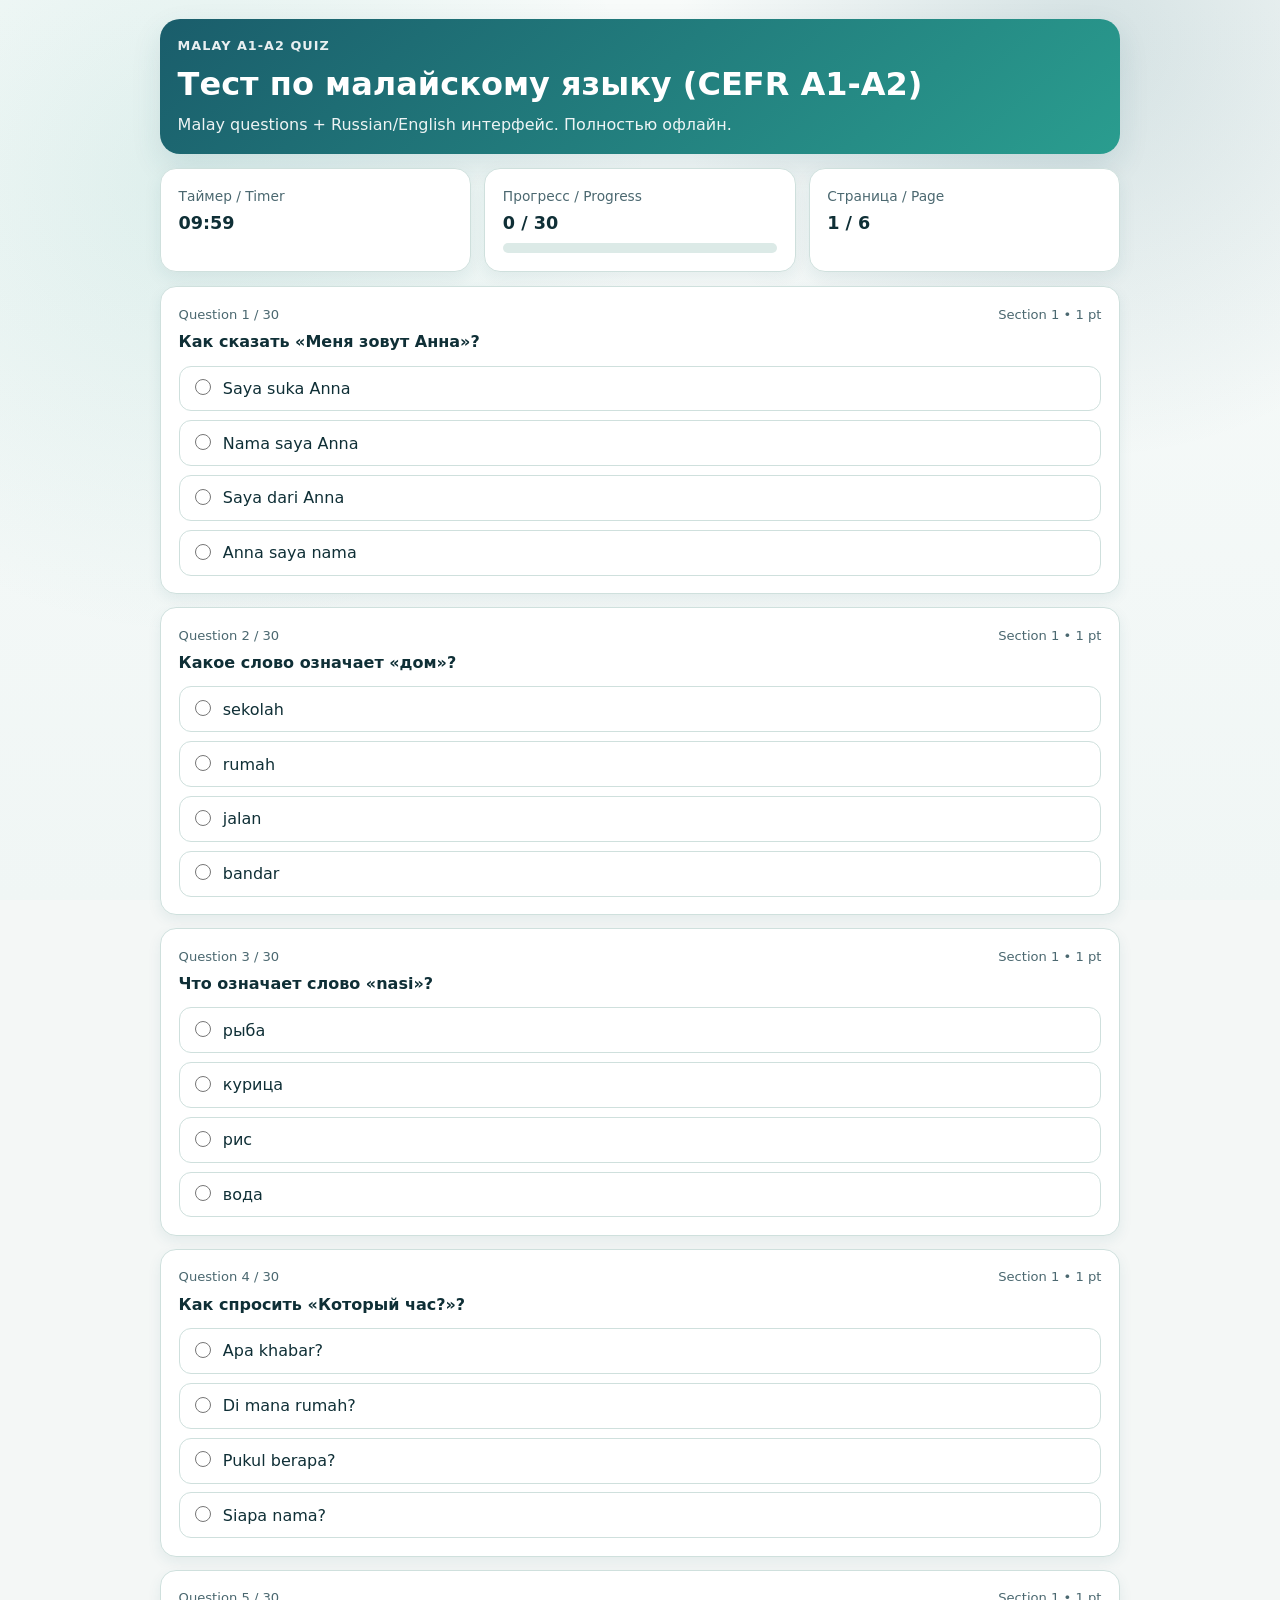
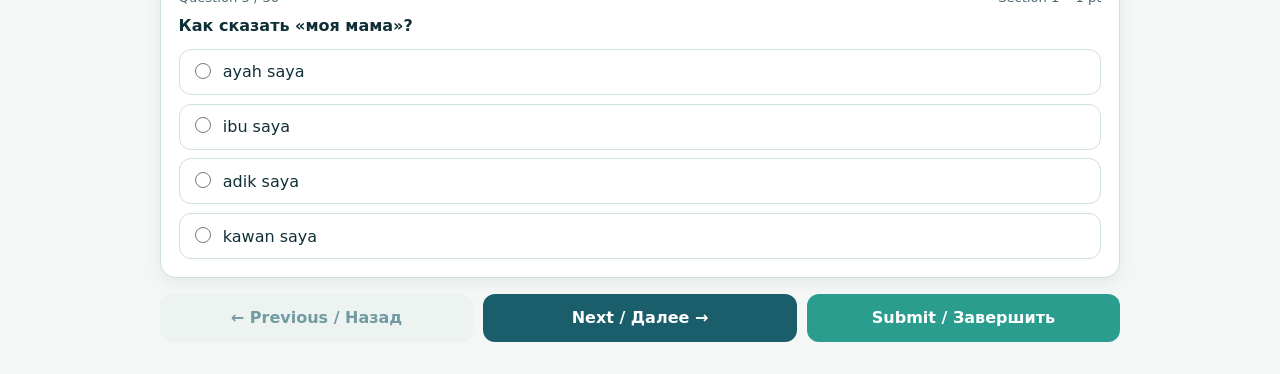
==== index.html @ be500e0a "feat: malay quiz static app" ====
<!doctype html>
<html lang="ru">
  <head>
    <meta charset="UTF-8" />
    <meta name="viewport" content="width=device-width, initial-scale=1.0" />
    <meta
      name="description"
      content="Malay A1-A2 Quiz: офлайн-интерактивный тест по малайскому языку (CEFR A1-A2)."
    />
    <title>Malay A1-A2 Quiz</title>
    <link rel="stylesheet" href="style.css" />
  </head>
  <body>
    <div class="page-bg" aria-hidden="true"></div>
    <div class="app-shell">
      <header class="app-header">
        <p class="eyebrow">Malay A1-A2 Quiz</p>
        <h1>Тест по малайскому языку (CEFR A1-A2)</h1>
        <p class="subtitle">Malay questions + Russian/English интерфейс. Полностью офлайн.</p>
      </header>

      <section class="status-grid" aria-label="Quiz status">
        <article class="status-card">
          <p class="status-label">Таймер / Timer</p>
          <p id="timer" class="status-value" aria-live="polite">10:00</p>
        </article>
        <article class="status-card">
          <p class="status-label">Прогресс / Progress</p>
          <p id="progressLabel" class="status-value">0 / 30</p>
          <div class="progress-track" aria-hidden="true">
            <div id="progressBar" class="progress-fill"></div>
          </div>
        </article>
        <article class="status-card">
          <p class="status-label">Страница / Page</p>
          <p id="pageLabel" class="status-value">1 / 6</p>
        </article>
      </section>

      <main id="quizRegion" class="quiz-region" aria-live="polite"></main>

      <nav class="nav-actions" aria-label="Quiz navigation">
        <button id="prevBtn" type="button" class="btn btn-ghost">← Previous / Назад</button>
        <button id="nextBtn" type="button" class="btn btn-primary">Next / Далее →</button>
        <button id="submitBtn" type="button" class="btn btn-success">Submit / Завершить</button>
      </nav>

      <section id="loadingState" class="loading-state" aria-live="polite">
        <div class="loading-spinner" aria-hidden="true"></div>
        <p>Loading quiz... / Загружаем тест...</p>
      </section>

      <noscript>
        <p class="noscript-note">
          Для работы теста нужен JavaScript. Please enable JavaScript to run this quiz.
        </p>
      </noscript>
    </div>

    <div id="resultsModal" class="modal" role="dialog" aria-modal="true" aria-labelledby="resultTitle">
      <div class="modal-panel">
        <h2 id="resultTitle">Результаты / Results</h2>
        <div id="resultSummary" class="result-summary"></div>
        <div id="resultBreakdown" class="result-breakdown"></div>
        <div id="detailedResults" class="detailed-results"></div>
        <div class="modal-actions">
          <button id="restartBtn" type="button" class="btn btn-primary">Restart / Пройти снова</button>
        </div>
      </div>
    </div>

    <script src="script.js"></script>
  </body>
</html>
---- style.css ----
:root {
  --primary: #1a5d6b;
  --bg: #f4f7f6;
  --warning: #e63946;
  --success: #2a9d8f;
  --surface: #ffffff;
  --text: #0f2f36;
  --muted: #4b6870;
  --border: #cfe0dd;
  --shadow: 0 12px 30px rgba(26, 93, 107, 0.12);
}

* {
  box-sizing: border-box;
}

html,
body {
  margin: 0;
  padding: 0;
  min-height: 100%;
}

body {
  font-family: Inter, system-ui, -apple-system, Segoe UI, Roboto, Arial, sans-serif;
  color: var(--text);
  background: var(--bg);
  line-height: 1.45;
}

.page-bg {
  position: fixed;
  inset: 0;
  z-index: -1;
  background:
    radial-gradient(circle at 15% 20%, rgba(42, 157, 143, 0.12), transparent 35%),
    radial-gradient(circle at 85% 5%, rgba(26, 93, 107, 0.16), transparent 30%),
    linear-gradient(180deg, #f8fbfa 0%, #f0f6f5 100%);
}

.app-shell {
  width: min(960px, 100% - 1.4rem);
  margin: 1rem auto 2rem;
  background: transparent;
}

.app-header {
  background: linear-gradient(140deg, #1a5d6b 0%, #2a9d8f 100%);
  color: #fff;
  border-radius: 20px;
  padding: 1rem;
  box-shadow: var(--shadow);
  animation: fade-up 280ms ease-out;
}

.eyebrow {
  margin: 0;
  text-transform: uppercase;
  letter-spacing: 0.08em;
  font-weight: 600;
  font-size: 0.8rem;
  opacity: 0.9;
}

.app-header h1 {
  margin: 0.35rem 0;
  font-size: clamp(1.3rem, 4.6vw, 2rem);
}

.subtitle {
  margin: 0;
  opacity: 0.92;
}

.status-grid {
  margin-top: 0.9rem;
  display: grid;
  gap: 0.8rem;
  grid-template-columns: 1fr;
}

.status-card {
  background: var(--surface);
  border: 1px solid var(--border);
  border-radius: 16px;
  padding: 0.8rem;
  box-shadow: 0 6px 18px rgba(26, 93, 107, 0.08);
}

.status-label {
  margin: 0;
  color: var(--muted);
  font-size: 0.86rem;
}

.status-value {
  margin: 0.25rem 0 0;
  font-weight: 700;
  font-size: 1.1rem;
}

#timer.warning {
  color: var(--warning);
  animation: pulse 1000ms infinite;
}

.progress-track {
  width: 100%;
  background: #dceae7;
  height: 10px;
  border-radius: 999px;
  overflow: hidden;
  margin-top: 0.45rem;
}

.progress-fill {
  width: 0;
  height: 100%;
  background: linear-gradient(90deg, var(--primary), var(--success));
  transition: width 220ms ease;
}

.quiz-region {
  margin-top: 0.9rem;
  display: grid;
  gap: 0.8rem;
}

.question-card {
  background: var(--surface);
  border: 1px solid var(--border);
  border-radius: 16px;
  padding: 0.95rem;
  box-shadow: 0 5px 14px rgba(26, 93, 107, 0.08);
  animation: fade-up 240ms ease-out;
}

.question-meta {
  display: flex;
  justify-content: space-between;
  gap: 1rem;
  font-size: 0.82rem;
  color: var(--muted);
}

.question-title {
  margin: 0.4rem 0 0.75rem;
  font-size: 1rem;
}

.option-list {
  display: grid;
  gap: 0.55rem;
}

.option-item {
  display: flex;
  align-items: flex-start;
  gap: 0.55rem;
  border: 1px solid var(--border);
  border-radius: 12px;
  padding: 0.65rem;
  cursor: pointer;
  transition: border-color 180ms ease, background-color 180ms ease;
}

.option-item:hover,
.option-item:focus-within {
  border-color: var(--primary);
  background: #f4fbfa;
}

.option-item input {
  margin-top: 0.15rem;
  width: 1rem;
  height: 1rem;
  accent-color: var(--primary);
}

.answer-input {
  width: 100%;
  min-height: 44px;
  border: 1px solid var(--border);
  border-radius: 12px;
  padding: 0.75rem 0.8rem;
  font: inherit;
  color: var(--text);
  background: #fff;
}

.answer-input:focus {
  outline: 2px solid rgba(26, 93, 107, 0.24);
  border-color: var(--primary);
}

.nav-actions {
  margin-top: 1rem;
  display: grid;
  grid-template-columns: 1fr;
  gap: 0.65rem;
}

.btn {
  border: 0;
  border-radius: 12px;
  min-height: 48px;
  padding: 0.75rem 1rem;
  font: inherit;
  font-weight: 700;
  cursor: pointer;
  transition: transform 120ms ease, filter 180ms ease;
}

.btn:hover {
  filter: brightness(1.04);
}

.btn:active {
  transform: translateY(1px);
}

.btn:disabled {
  opacity: 0.6;
  cursor: not-allowed;
}

.btn-primary {
  background: var(--primary);
  color: #fff;
}

.btn-success {
  background: var(--success);
  color: #fff;
}

.btn-ghost {
  background: #e7f0ee;
  color: var(--primary);
}

.loading-state {
  margin-top: 0.9rem;
  background: var(--surface);
  border: 1px solid var(--border);
  border-radius: 14px;
  padding: 1rem;
  display: flex;
  align-items: center;
  gap: 0.7rem;
}

.loading-state.hidden {
  display: none;
}

.loading-spinner {
  width: 22px;
  height: 22px;
  border-radius: 50%;
  border: 3px solid #d5e7e3;
  border-top-color: var(--primary);
  animation: spin 900ms linear infinite;
}

.noscript-note {
  margin-top: 1rem;
  padding: 0.8rem;
  background: #fff3f4;
  border: 1px solid #f5ccd1;
  border-radius: 12px;
  color: #8e1d28;
}

.modal {
  position: fixed;
  inset: 0;
  padding: 1rem;
  background: rgba(8, 21, 24, 0.62);
  display: none;
  align-items: center;
  justify-content: center;
}

.modal.open {
  display: flex;
}

.modal-panel {
  width: min(960px, 100%);
  max-height: 94vh;
  overflow: auto;
  background: #fff;
  border-radius: 16px;
  padding: 1rem;
  box-shadow: 0 28px 40px rgba(0, 0, 0, 0.22);
  animation: fade-up 220ms ease-out;
}

.result-summary {
  margin-top: 0.5rem;
  padding: 0.8rem;
  border-radius: 12px;
  background: #f0f8f7;
  border: 1px solid #cde4df;
}

.result-breakdown {
  margin-top: 0.8rem;
  display: grid;
  gap: 0.45rem;
}

.breakdown-item {
  background: #f9fbfb;
  border: 1px solid #d8e5e2;
  border-radius: 10px;
  padding: 0.65rem;
}

.detailed-results {
  margin-top: 1rem;
  display: grid;
  gap: 0.7rem;
}

.result-item {
  border-radius: 12px;
  padding: 0.8rem;
  border: 1px solid #d6e7e4;
  background: #fcfefe;
}

.result-item.correct {
  border-left: 6px solid var(--success);
}

.result-item.incorrect {
  border-left: 6px solid var(--warning);
}

.result-item p {
  margin: 0.2rem 0;
}

.modal-actions {
  display: flex;
  justify-content: flex-end;
  margin-top: 1rem;
}

@media (min-width: 700px) {
  .app-shell {
    width: min(960px, 100% - 2rem);
    margin-top: 1.2rem;
  }

  .app-header,
  .status-card,
  .question-card,
  .modal-panel {
    padding: 1.1rem;
  }

  .status-grid {
    grid-template-columns: repeat(3, minmax(0, 1fr));
  }

  .nav-actions {
    grid-template-columns: repeat(3, minmax(0, 1fr));
  }
}

@keyframes spin {
  to {
    transform: rotate(360deg);
  }
}

@keyframes pulse {
  0%,
  100% {
    opacity: 1;
  }
  50% {
    opacity: 0.56;
  }
}

@keyframes fade-up {
  from {
    opacity: 0;
    transform: translateY(8px);
  }
  to {
    opacity: 1;
    transform: translateY(0);
  }
}
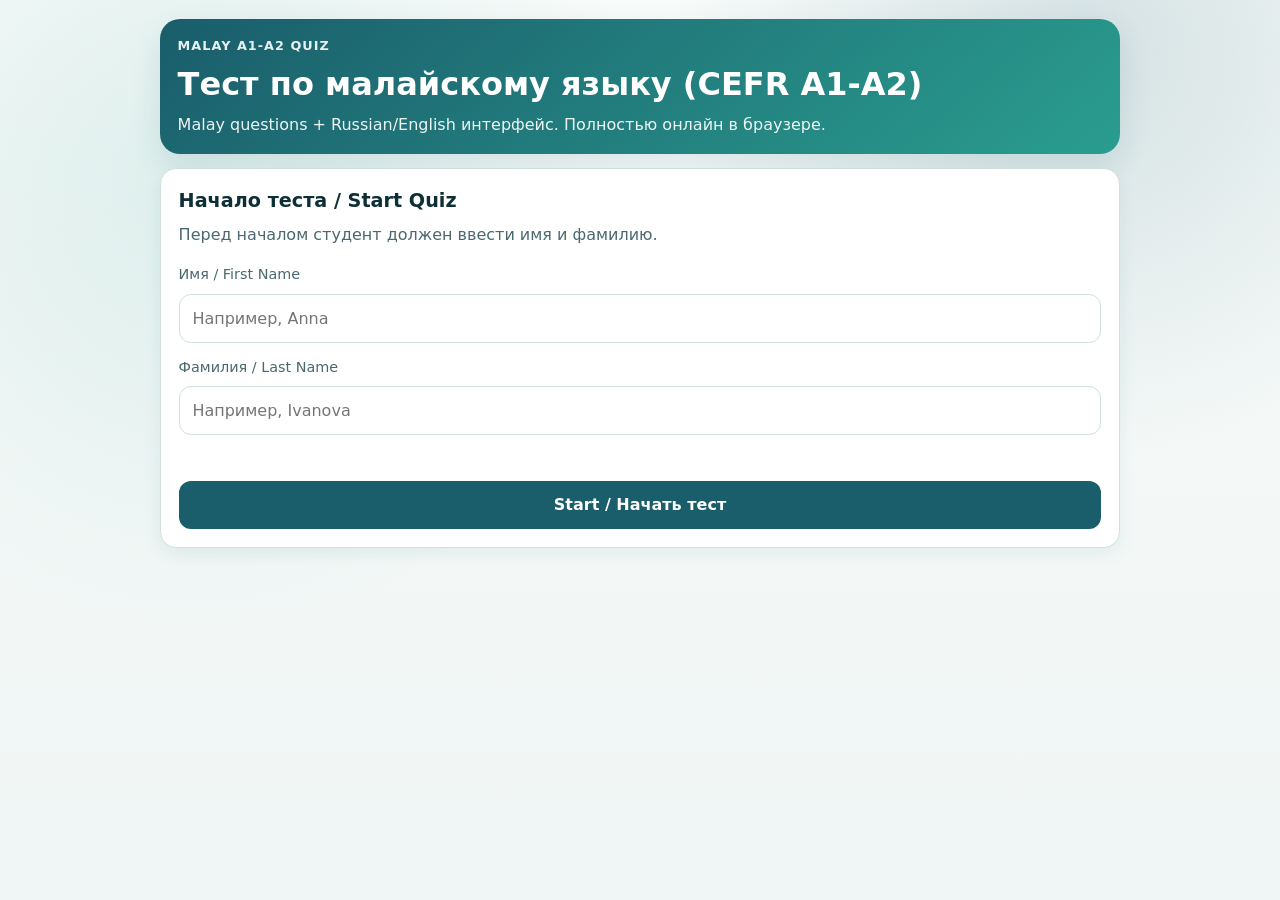
==== commit 1b3236d9: "feat: update Google Apps Script endpoint" ====
--- a/index.html
+++ b/index.html
@@ -12,42 +12,72 @@
   </head>
   <body>
     <div class="page-bg" aria-hidden="true"></div>
+
     <div class="app-shell">
       <header class="app-header">
         <p class="eyebrow">Malay A1-A2 Quiz</p>
         <h1>Тест по малайскому языку (CEFR A1-A2)</h1>
-        <p class="subtitle">Malay questions + Russian/English интерфейс. Полностью офлайн.</p>
+        <p class="subtitle">Malay questions + Russian/English интерфейс. Полностью онлайн в браузере.</p>
       </header>
 
-      <section class="status-grid" aria-label="Quiz status">
-        <article class="status-card">
-          <p class="status-label">Таймер / Timer</p>
-          <p id="timer" class="status-value" aria-live="polite">10:00</p>
-        </article>
-        <article class="status-card">
-          <p class="status-label">Прогресс / Progress</p>
-          <p id="progressLabel" class="status-value">0 / 30</p>
-          <div class="progress-track" aria-hidden="true">
-            <div id="progressBar" class="progress-fill"></div>
-          </div>
-        </article>
-        <article class="status-card">
-          <p class="status-label">Страница / Page</p>
-          <p id="pageLabel" class="status-value">1 / 6</p>
-        </article>
+      <section id="startScreen" class="start-screen" aria-labelledby="startTitle">
+        <h2 id="startTitle">Начало теста / Start Quiz</h2>
+        <p>Перед началом студент должен ввести имя и фамилию.</p>
+
+        <form id="startForm" class="start-form" novalidate>
+          <label class="field-label" for="firstNameInput">Имя / First Name</label>
+          <input
+            id="firstNameInput"
+            class="answer-input"
+            type="text"
+            required
+            maxlength="60"
+            autocomplete="given-name"
+            placeholder="Например, Anna"
+          />
+
+          <label class="field-label" for="lastNameInput">Фамилия / Last Name</label>
+          <input
+            id="lastNameInput"
+            class="answer-input"
+            type="text"
+            required
+            maxlength="60"
+            autocomplete="family-name"
+            placeholder="Например, Ivanova"
+          />
+
+          <p id="startError" class="start-error" aria-live="polite"></p>
+          <button id="startBtn" type="submit" class="btn btn-primary">Start / Начать тест</button>
+        </form>
       </section>
 
-      <main id="quizRegion" class="quiz-region" aria-live="polite"></main>
+      <section id="quizContent" class="quiz-content hidden">
+        <section class="status-grid" aria-label="Quiz status">
+          <article class="status-card">
+            <p class="status-label">Таймер / Timer</p>
+            <p id="timer" class="status-value" aria-live="polite">10:00</p>
+          </article>
+          <article class="status-card">
+            <p class="status-label">Прогресс / Progress</p>
+            <p id="progressLabel" class="status-value">0 / 30</p>
+            <div class="progress-track" aria-hidden="true">
+              <div id="progressBar" class="progress-fill"></div>
+            </div>
+          </article>
+          <article class="status-card">
+            <p class="status-label">Страница / Page</p>
+            <p id="pageLabel" class="status-value">1 / 6</p>
+          </article>
+        </section>
 
-      <nav class="nav-actions" aria-label="Quiz navigation">
-        <button id="prevBtn" type="button" class="btn btn-ghost">← Previous / Назад</button>
-        <button id="nextBtn" type="button" class="btn btn-primary">Next / Далее →</button>
-        <button id="submitBtn" type="button" class="btn btn-success">Submit / Завершить</button>
-      </nav>
+        <main id="quizRegion" class="quiz-region" aria-live="polite"></main>
 
-      <section id="loadingState" class="loading-state" aria-live="polite">
-        <div class="loading-spinner" aria-hidden="true"></div>
-        <p>Loading quiz... / Загружаем тест...</p>
+        <nav class="nav-actions" aria-label="Quiz navigation">
+          <button id="prevBtn" type="button" class="btn btn-ghost">← Previous / Назад</button>
+          <button id="nextBtn" type="button" class="btn btn-primary">Next / Далее →</button>
+          <button id="submitBtn" type="button" class="btn btn-success">Submit / Завершить</button>
+        </nav>
       </section>
 
       <noscript>
@@ -61,10 +91,11 @@
       <div class="modal-panel">
         <h2 id="resultTitle">Результаты / Results</h2>
         <div id="resultSummary" class="result-summary"></div>
+        <div id="syncStatus" class="sync-status"></div>
         <div id="resultBreakdown" class="result-breakdown"></div>
         <div id="detailedResults" class="detailed-results"></div>
         <div class="modal-actions">
-          <button id="restartBtn" type="button" class="btn btn-primary">Restart / Пройти снова</button>
+          <button id="restartBtn" type="button" class="btn btn-primary">Новый студент / New Student</button>
         </div>
       </div>
     </div>
--- a/style.css
+++ b/style.css
@@ -28,6 +28,10 @@
   line-height: 1.45;
 }
 
+.hidden {
+  display: none !important;
+}
+
 .page-bg {
   position: fixed;
   inset: 0;
@@ -72,6 +76,49 @@
   opacity: 0.92;
 }
 
+.start-screen {
+  margin-top: 0.9rem;
+  background: var(--surface);
+  border: 1px solid var(--border);
+  border-radius: 16px;
+  padding: 1rem;
+  box-shadow: 0 6px 18px rgba(26, 93, 107, 0.08);
+  animation: fade-up 220ms ease-out;
+}
+
+.start-screen h2 {
+  margin: 0;
+  font-size: 1.2rem;
+}
+
+.start-screen p {
+  margin: 0.55rem 0 0;
+  color: var(--muted);
+}
+
+.start-form {
+  margin-top: 0.8rem;
+  display: grid;
+  gap: 0.55rem;
+}
+
+.field-label {
+  margin-top: 0.3rem;
+  color: var(--muted);
+  font-size: 0.9rem;
+}
+
+.start-error {
+  min-height: 1.2rem;
+  margin: 0.2rem 0;
+  color: #8e1d28;
+  font-weight: 600;
+}
+
+.quiz-content {
+  animation: fade-up 220ms ease-out;
+}
+
 .status-grid {
   margin-top: 0.9rem;
   display: grid;
@@ -237,30 +284,6 @@
 .btn-ghost {
   background: #e7f0ee;
   color: var(--primary);
-}
-
-.loading-state {
-  margin-top: 0.9rem;
-  background: var(--surface);
-  border: 1px solid var(--border);
-  border-radius: 14px;
-  padding: 1rem;
-  display: flex;
-  align-items: center;
-  gap: 0.7rem;
-}
-
-.loading-state.hidden {
-  display: none;
-}
-
-.loading-spinner {
-  width: 22px;
-  height: 22px;
-  border-radius: 50%;
-  border: 3px solid #d5e7e3;
-  border-top-color: var(--primary);
-  animation: spin 900ms linear infinite;
 }
 
 .noscript-note {
@@ -305,6 +328,34 @@
   border: 1px solid #cde4df;
 }
 
+.sync-status {
+  margin-top: 0.7rem;
+  border-radius: 10px;
+  padding: 0.6rem;
+  font-weight: 600;
+  border: 1px solid transparent;
+  background: #f3f4f6;
+  color: #344054;
+}
+
+.sync-status.pending {
+  background: #fff8e6;
+  border-color: #f1d28a;
+  color: #7a4b00;
+}
+
+.sync-status.success {
+  background: #e8f7f3;
+  border-color: #97d9c8;
+  color: #0f624f;
+}
+
+.sync-status.error {
+  background: #fff2f3;
+  border-color: #f2b9bf;
+  color: #8e1d28;
+}
+
 .result-breakdown {
   margin-top: 0.8rem;
   display: grid;
@@ -356,6 +407,7 @@
   }
 
   .app-header,
+  .start-screen,
   .status-card,
   .question-card,
   .modal-panel {
@@ -371,12 +423,6 @@
   }
 }
 
-@keyframes spin {
-  to {
-    transform: rotate(360deg);
-  }
-}
-
 @keyframes pulse {
   0%,
   100% {
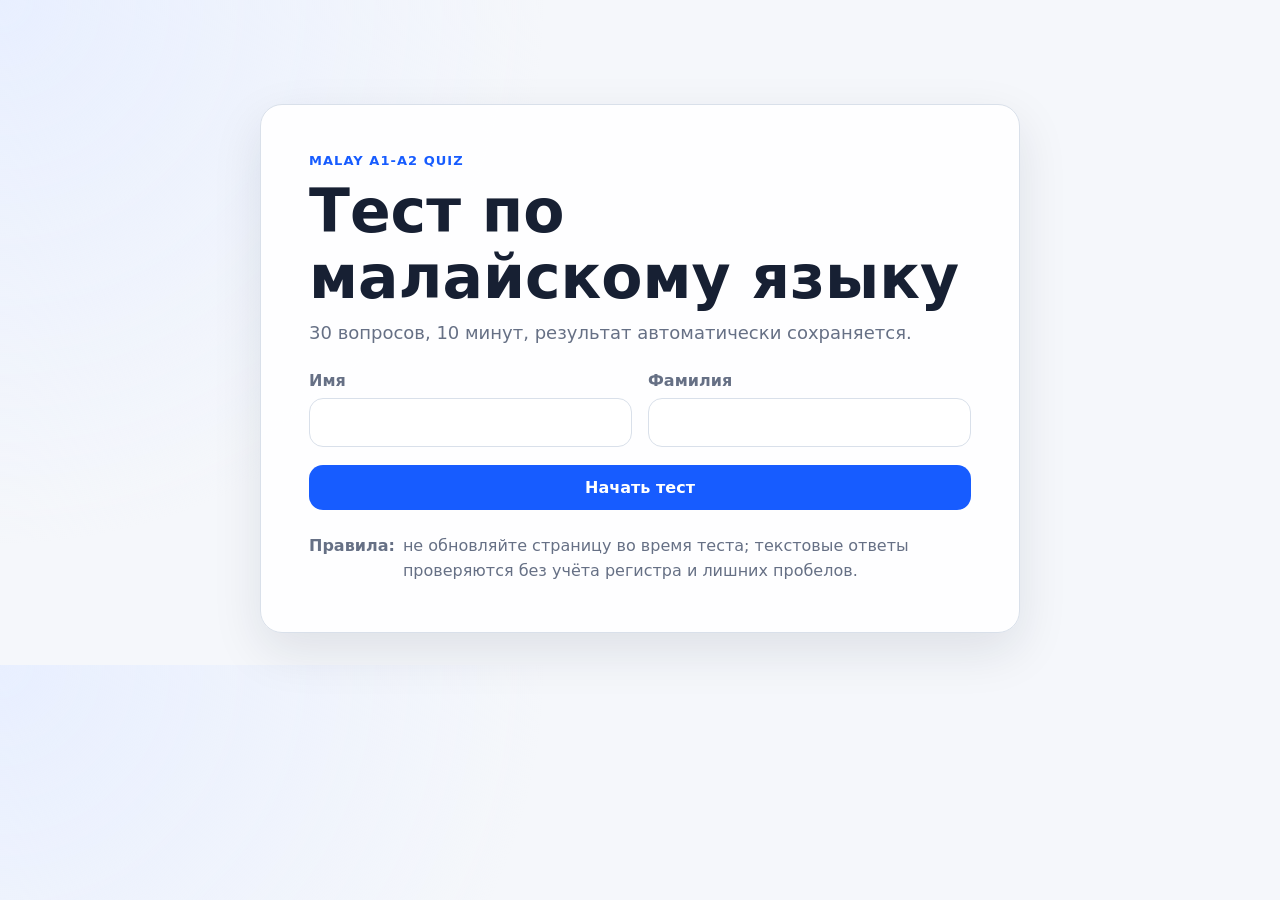
==== commit a79171a6: "feat: upgrade malay quiz" ====
--- a/index.html
+++ b/index.html
@@ -1,105 +1,98 @@
 <!doctype html>
 <html lang="ru">
-  <head>
-    <meta charset="UTF-8" />
-    <meta name="viewport" content="width=device-width, initial-scale=1.0" />
-    <meta
-      name="description"
-      content="Malay A1-A2 Quiz: офлайн-интерактивный тест по малайскому языку (CEFR A1-A2)."
-    />
-    <title>Malay A1-A2 Quiz</title>
-    <link rel="stylesheet" href="style.css" />
-  </head>
-  <body>
-    <div class="page-bg" aria-hidden="true"></div>
+<head>
+  <meta charset="utf-8" />
+  <meta name="viewport" content="width=device-width, initial-scale=1" />
+  <title>Malay A1-A2 Quiz</title>
+  <meta name="description" content="Malay A1-A2 Quiz — тест по малайскому языку A1-A2" />
+  <link rel="stylesheet" href="style.css" />
+</head>
+<body>
+  <main class="app-shell">
+    <section id="startScreen" class="card start-card" aria-labelledby="startTitle">
+      <div class="eyebrow">Malay A1-A2 Quiz</div>
+      <h1 id="startTitle">Тест по малайскому языку</h1>
+      <p class="lead">30 вопросов, 10 минут, результат автоматически сохраняется.</p>
 
-    <div class="app-shell">
-      <header class="app-header">
-        <p class="eyebrow">Malay A1-A2 Quiz</p>
-        <h1>Тест по малайскому языку (CEFR A1-A2)</h1>
-        <p class="subtitle">Malay questions + Russian/English интерфейс. Полностью онлайн в браузере.</p>
-      </header>
+      <form id="studentForm" class="student-form" novalidate>
+        <div class="form-grid">
+          <label>
+            <span>Имя</span>
+            <input id="firstNameInput" name="firstName" type="text" autocomplete="given-name" required minlength="2" />
+          </label>
+          <label>
+            <span>Фамилия</span>
+            <input id="lastNameInput" name="lastName" type="text" autocomplete="family-name" required minlength="2" />
+          </label>
+        </div>
+        <p id="startError" class="error-text" role="alert" hidden></p>
+        <button class="primary-btn" type="submit">Начать тест</button>
+      </form>
 
-      <section id="startScreen" class="start-screen" aria-labelledby="startTitle">
-        <h2 id="startTitle">Начало теста / Start Quiz</h2>
-        <p>Перед началом студент должен ввести имя и фамилию.</p>
+      <div class="rules">
+        <strong>Правила:</strong>
+        <span>не обновляйте страницу во время теста; текстовые ответы проверяются без учёта регистра и лишних пробелов.</span>
+      </div>
+    </section>
 
-        <form id="startForm" class="start-form" novalidate>
-          <label class="field-label" for="firstNameInput">Имя / First Name</label>
-          <input
-            id="firstNameInput"
-            class="answer-input"
-            type="text"
-            required
-            maxlength="60"
-            autocomplete="given-name"
-            placeholder="Например, Anna"
-          />
+    <section id="quizScreen" class="quiz-layout" hidden>
+      <aside class="side-panel card" aria-label="Статус теста">
+        <div>
+          <div class="muted">Участник</div>
+          <strong id="studentNameLabel"></strong>
+        </div>
 
-          <label class="field-label" for="lastNameInput">Фамилия / Last Name</label>
-          <input
-            id="lastNameInput"
-            class="answer-input"
-            type="text"
-            required
-            maxlength="60"
-            autocomplete="family-name"
-            placeholder="Например, Ivanova"
-          />
+        <div class="timer-box" aria-live="polite">
+          <div class="muted">Осталось</div>
+          <div id="timer" class="timer">10:00</div>
+        </div>
 
-          <p id="startError" class="start-error" aria-live="polite"></p>
-          <button id="startBtn" type="submit" class="btn btn-primary">Start / Начать тест</button>
-        </form>
+        <div>
+          <div class="muted">Прогресс</div>
+          <div class="progress-track" aria-hidden="true">
+            <div id="progressBar" class="progress-bar"></div>
+          </div>
+          <div id="progressText" class="progress-text"></div>
+        </div>
+
+        <div id="questionNav" class="question-nav" aria-label="Навигация по вопросам"></div>
+      </aside>
+
+      <section class="card quiz-card" aria-labelledby="quizTitle">
+        <div class="quiz-topline">
+          <div>
+            <div id="pageLabel" class="eyebrow"></div>
+            <h2 id="quizTitle">Вопросы</h2>
+          </div>
+          <button id="clearDraftBtn" class="ghost-btn" type="button">Сбросить черновик</button>
+        </div>
+
+        <form id="quizForm" class="questions"></form>
+
+        <div class="actions">
+          <button id="prevBtn" class="secondary-btn" type="button">Назад</button>
+          <button id="nextBtn" class="secondary-btn" type="button">Далее</button>
+          <button id="submitBtn" class="primary-btn" type="button">Завершить тест</button>
+        </div>
       </section>
+    </section>
+  </main>
 
-      <section id="quizContent" class="quiz-content hidden">
-        <section class="status-grid" aria-label="Quiz status">
-          <article class="status-card">
-            <p class="status-label">Таймер / Timer</p>
-            <p id="timer" class="status-value" aria-live="polite">10:00</p>
-          </article>
-          <article class="status-card">
-            <p class="status-label">Прогресс / Progress</p>
-            <p id="progressLabel" class="status-value">0 / 30</p>
-            <div class="progress-track" aria-hidden="true">
-              <div id="progressBar" class="progress-fill"></div>
-            </div>
-          </article>
-          <article class="status-card">
-            <p class="status-label">Страница / Page</p>
-            <p id="pageLabel" class="status-value">1 / 6</p>
-          </article>
-        </section>
+  <div id="resultModal" class="modal" role="dialog" aria-modal="true" aria-labelledby="resultTitle" hidden>
+    <div class="modal-panel card">
+      <button id="closeModalBtn" class="modal-close" type="button" aria-label="Закрыть">×</button>
+      <div id="saveStatus" class="save-status">Сохраняем результат…</div>
+      <h2 id="resultTitle">Результат</h2>
+      <div id="resultSummary" class="result-summary"></div>
+      <div id="sectionBreakdown" class="section-breakdown"></div>
+      <details class="review-block">
+        <summary>Посмотреть ответы</summary>
+        <div id="answerReview"></div>
+      </details>
+      <button id="restartBtn" class="primary-btn" type="button">Пройти заново</button>
+    </div>
+  </div>
 
-        <main id="quizRegion" class="quiz-region" aria-live="polite"></main>
-
-        <nav class="nav-actions" aria-label="Quiz navigation">
-          <button id="prevBtn" type="button" class="btn btn-ghost">← Previous / Назад</button>
-          <button id="nextBtn" type="button" class="btn btn-primary">Next / Далее →</button>
-          <button id="submitBtn" type="button" class="btn btn-success">Submit / Завершить</button>
-        </nav>
-      </section>
-
-      <noscript>
-        <p class="noscript-note">
-          Для работы теста нужен JavaScript. Please enable JavaScript to run this quiz.
-        </p>
-      </noscript>
-    </div>
-
-    <div id="resultsModal" class="modal" role="dialog" aria-modal="true" aria-labelledby="resultTitle">
-      <div class="modal-panel">
-        <h2 id="resultTitle">Результаты / Results</h2>
-        <div id="resultSummary" class="result-summary"></div>
-        <div id="syncStatus" class="sync-status"></div>
-        <div id="resultBreakdown" class="result-breakdown"></div>
-        <div id="detailedResults" class="detailed-results"></div>
-        <div class="modal-actions">
-          <button id="restartBtn" type="button" class="btn btn-primary">Новый студент / New Student</button>
-        </div>
-      </div>
-    </div>
-
-    <script src="script.js"></script>
-  </body>
+  <script src="script.js"></script>
+</body>
 </html>
--- a/style.css
+++ b/style.css
@@ -1,445 +1,420 @@
 :root {
-  --primary: #1a5d6b;
-  --bg: #f4f7f6;
-  --warning: #e63946;
-  --success: #2a9d8f;
-  --surface: #ffffff;
-  --text: #0f2f36;
-  --muted: #4b6870;
-  --border: #cfe0dd;
-  --shadow: 0 12px 30px rgba(26, 93, 107, 0.12);
-}
-
-* {
-  box-sizing: border-box;
-}
-
-html,
+  --bg: #f5f7fb;
+  --card: #ffffff;
+  --text: #172033;
+  --muted: #667085;
+  --border: #d9e0ea;
+  --primary: #175cff;
+  --primary-dark: #0f46c8;
+  --danger: #c62828;
+  --success: #137333;
+  --warning: #b45309;
+  --shadow: 0 18px 50px rgba(23, 32, 51, 0.10);
+  --radius: 22px;
+}
+
+* { box-sizing: border-box; }
+
 body {
   margin: 0;
-  padding: 0;
-  min-height: 100%;
-}
-
-body {
-  font-family: Inter, system-ui, -apple-system, Segoe UI, Roboto, Arial, sans-serif;
+  font-family: Inter, ui-sans-serif, system-ui, -apple-system, BlinkMacSystemFont, "Segoe UI", sans-serif;
+  background: radial-gradient(circle at top left, #e8efff 0, transparent 34rem), var(--bg);
   color: var(--text);
-  background: var(--bg);
-  line-height: 1.45;
-}
-
-.hidden {
-  display: none !important;
-}
-
-.page-bg {
-  position: fixed;
-  inset: 0;
-  z-index: -1;
-  background:
-    radial-gradient(circle at 15% 20%, rgba(42, 157, 143, 0.12), transparent 35%),
-    radial-gradient(circle at 85% 5%, rgba(26, 93, 107, 0.16), transparent 30%),
-    linear-gradient(180deg, #f8fbfa 0%, #f0f6f5 100%);
+}
+
+button,
+input {
+  font: inherit;
+}
+
+button {
+  cursor: pointer;
+}
+
+button:disabled {
+  cursor: not-allowed;
+  opacity: 0.55;
 }
 
 .app-shell {
-  width: min(960px, 100% - 1.4rem);
-  margin: 1rem auto 2rem;
-  background: transparent;
-}
-
-.app-header {
-  background: linear-gradient(140deg, #1a5d6b 0%, #2a9d8f 100%);
-  color: #fff;
-  border-radius: 20px;
-  padding: 1rem;
+  width: min(1120px, calc(100% - 32px));
+  margin: 0 auto;
+  padding: 32px 0;
+}
+
+.card {
+  background: rgba(255,255,255,0.94);
+  border: 1px solid var(--border);
+  border-radius: var(--radius);
   box-shadow: var(--shadow);
-  animation: fade-up 280ms ease-out;
+}
+
+.start-card {
+  max-width: 760px;
+  margin: 8vh auto 0;
+  padding: clamp(24px, 4vw, 48px);
 }
 
 .eyebrow {
+  color: var(--primary);
+  font-size: 13px;
+  font-weight: 800;
+  letter-spacing: 0.08em;
+  text-transform: uppercase;
+}
+
+h1,
+h2 {
+  margin: 10px 0 12px;
+  line-height: 1.1;
+}
+
+h1 { font-size: clamp(34px, 6vw, 60px); }
+h2 { font-size: clamp(24px, 4vw, 34px); }
+
+.lead {
+  color: var(--muted);
+  font-size: 18px;
+  margin: 0 0 28px;
+}
+
+.student-form {
+  display: grid;
+  gap: 18px;
+}
+
+.form-grid {
+  display: grid;
+  grid-template-columns: repeat(2, minmax(0, 1fr));
+  gap: 16px;
+}
+
+label span {
+  display: block;
+  margin-bottom: 8px;
+  color: var(--muted);
+  font-weight: 700;
+}
+
+input[type="text"] {
+  width: 100%;
+  border: 1px solid var(--border);
+  border-radius: 14px;
+  padding: 14px 16px;
+  background: #fff;
+  color: var(--text);
+  outline: none;
+}
+
+input[type="text"]:focus {
+  border-color: var(--primary);
+  box-shadow: 0 0 0 4px rgba(23, 92, 255, 0.12);
+}
+
+.error-text {
   margin: 0;
-  text-transform: uppercase;
-  letter-spacing: 0.08em;
-  font-weight: 600;
-  font-size: 0.8rem;
-  opacity: 0.9;
-}
-
-.app-header h1 {
-  margin: 0.35rem 0;
-  font-size: clamp(1.3rem, 4.6vw, 2rem);
-}
-
-.subtitle {
-  margin: 0;
-  opacity: 0.92;
-}
-
-.start-screen {
-  margin-top: 0.9rem;
-  background: var(--surface);
-  border: 1px solid var(--border);
-  border-radius: 16px;
-  padding: 1rem;
-  box-shadow: 0 6px 18px rgba(26, 93, 107, 0.08);
-  animation: fade-up 220ms ease-out;
-}
-
-.start-screen h2 {
-  margin: 0;
-  font-size: 1.2rem;
-}
-
-.start-screen p {
-  margin: 0.55rem 0 0;
-  color: var(--muted);
-}
-
-.start-form {
-  margin-top: 0.8rem;
-  display: grid;
-  gap: 0.55rem;
-}
-
-.field-label {
-  margin-top: 0.3rem;
-  color: var(--muted);
-  font-size: 0.9rem;
-}
-
-.start-error {
-  min-height: 1.2rem;
-  margin: 0.2rem 0;
-  color: #8e1d28;
-  font-weight: 600;
-}
-
-.quiz-content {
-  animation: fade-up 220ms ease-out;
-}
-
-.status-grid {
-  margin-top: 0.9rem;
-  display: grid;
-  gap: 0.8rem;
-  grid-template-columns: 1fr;
-}
-
-.status-card {
-  background: var(--surface);
-  border: 1px solid var(--border);
-  border-radius: 16px;
-  padding: 0.8rem;
-  box-shadow: 0 6px 18px rgba(26, 93, 107, 0.08);
-}
-
-.status-label {
-  margin: 0;
-  color: var(--muted);
-  font-size: 0.86rem;
-}
-
-.status-value {
-  margin: 0.25rem 0 0;
+  color: var(--danger);
   font-weight: 700;
-  font-size: 1.1rem;
-}
-
-#timer.warning {
-  color: var(--warning);
-  animation: pulse 1000ms infinite;
+}
+
+.rules {
+  display: flex;
+  gap: 8px;
+  margin-top: 24px;
+  color: var(--muted);
+  line-height: 1.55;
+}
+
+.quiz-layout {
+  display: grid;
+  grid-template-columns: 300px 1fr;
+  gap: 20px;
+  align-items: start;
+}
+
+.side-panel {
+  position: sticky;
+  top: 20px;
+  padding: 22px;
+  display: grid;
+  gap: 22px;
+}
+
+.muted {
+  color: var(--muted);
+  font-size: 13px;
+  font-weight: 700;
+  margin-bottom: 6px;
+}
+
+.timer {
+  font-size: 34px;
+  font-weight: 900;
+  font-variant-numeric: tabular-nums;
+}
+
+.timer.is-low {
+  color: var(--danger);
 }
 
 .progress-track {
-  width: 100%;
-  background: #dceae7;
   height: 10px;
+  background: #edf1f7;
   border-radius: 999px;
   overflow: hidden;
-  margin-top: 0.45rem;
-}
-
-.progress-fill {
-  width: 0;
+}
+
+.progress-bar {
   height: 100%;
-  background: linear-gradient(90deg, var(--primary), var(--success));
-  transition: width 220ms ease;
-}
-
-.quiz-region {
-  margin-top: 0.9rem;
-  display: grid;
-  gap: 0.8rem;
-}
-
-.question-card {
-  background: var(--surface);
-  border: 1px solid var(--border);
-  border-radius: 16px;
-  padding: 0.95rem;
-  box-shadow: 0 5px 14px rgba(26, 93, 107, 0.08);
-  animation: fade-up 240ms ease-out;
-}
-
-.question-meta {
+  width: 0%;
+  background: var(--primary);
+  border-radius: inherit;
+  transition: width 160ms ease;
+}
+
+.progress-text {
+  color: var(--muted);
+  font-size: 13px;
+  margin-top: 8px;
+}
+
+.question-nav {
+  display: grid;
+  grid-template-columns: repeat(5, 1fr);
+  gap: 8px;
+}
+
+.nav-dot {
+  border: 1px solid var(--border);
+  background: #fff;
+  border-radius: 12px;
+  min-height: 38px;
+  color: var(--muted);
+  font-weight: 800;
+}
+
+.nav-dot.is-current {
+  border-color: var(--primary);
+  color: var(--primary);
+  box-shadow: 0 0 0 3px rgba(23, 92, 255, 0.11);
+}
+
+.nav-dot.is-answered {
+  background: #e9f7ef;
+  border-color: #bbdfc8;
+  color: var(--success);
+}
+
+.quiz-card {
+  padding: clamp(20px, 3vw, 36px);
+}
+
+.quiz-topline,
+.actions {
   display: flex;
   justify-content: space-between;
-  gap: 1rem;
-  font-size: 0.82rem;
-  color: var(--muted);
+  gap: 12px;
+  align-items: center;
+}
+
+.questions {
+  display: grid;
+  gap: 18px;
+  margin: 24px 0;
+}
+
+.question-card {
+  border: 1px solid var(--border);
+  border-radius: 18px;
+  padding: 20px;
+  background: #fff;
+}
+
+.question-header {
+  display: flex;
+  gap: 12px;
+  justify-content: space-between;
+  align-items: start;
+  margin-bottom: 14px;
 }
 
 .question-title {
-  margin: 0.4rem 0 0.75rem;
-  font-size: 1rem;
-}
-
-.option-list {
-  display: grid;
-  gap: 0.55rem;
-}
-
-.option-item {
+  margin: 0;
+  font-weight: 850;
+  line-height: 1.45;
+}
+
+.points {
+  white-space: nowrap;
+  color: var(--muted);
+  font-size: 13px;
+  font-weight: 800;
+}
+
+.options {
+  display: grid;
+  gap: 10px;
+}
+
+.option {
   display: flex;
+  gap: 10px;
   align-items: flex-start;
-  gap: 0.55rem;
-  border: 1px solid var(--border);
-  border-radius: 12px;
-  padding: 0.65rem;
-  cursor: pointer;
-  transition: border-color 180ms ease, background-color 180ms ease;
-}
-
-.option-item:hover,
-.option-item:focus-within {
-  border-color: var(--primary);
-  background: #f4fbfa;
-}
-
-.option-item input {
-  margin-top: 0.15rem;
-  width: 1rem;
-  height: 1rem;
-  accent-color: var(--primary);
-}
-
-.answer-input {
-  width: 100%;
-  min-height: 44px;
-  border: 1px solid var(--border);
-  border-radius: 12px;
-  padding: 0.75rem 0.8rem;
-  font: inherit;
-  color: var(--text);
-  background: #fff;
-}
-
-.answer-input:focus {
-  outline: 2px solid rgba(26, 93, 107, 0.24);
-  border-color: var(--primary);
-}
-
-.nav-actions {
-  margin-top: 1rem;
-  display: grid;
-  grid-template-columns: 1fr;
-  gap: 0.65rem;
-}
-
-.btn {
+  border: 1px solid var(--border);
+  border-radius: 14px;
+  padding: 12px;
+}
+
+.option input {
+  margin-top: 4px;
+}
+
+.primary-btn,
+.secondary-btn,
+.ghost-btn {
   border: 0;
-  border-radius: 12px;
-  min-height: 48px;
-  padding: 0.75rem 1rem;
-  font: inherit;
-  font-weight: 700;
-  cursor: pointer;
-  transition: transform 120ms ease, filter 180ms ease;
-}
-
-.btn:hover {
-  filter: brightness(1.04);
-}
-
-.btn:active {
-  transform: translateY(1px);
-}
-
-.btn:disabled {
-  opacity: 0.6;
-  cursor: not-allowed;
-}
-
-.btn-primary {
+  border-radius: 14px;
+  padding: 13px 18px;
+  font-weight: 850;
+}
+
+.primary-btn {
   background: var(--primary);
   color: #fff;
 }
 
-.btn-success {
-  background: var(--success);
-  color: #fff;
-}
-
-.btn-ghost {
-  background: #e7f0ee;
+.primary-btn:hover { background: var(--primary-dark); }
+
+.secondary-btn {
+  background: #edf2ff;
   color: var(--primary);
 }
 
-.noscript-note {
-  margin-top: 1rem;
-  padding: 0.8rem;
-  background: #fff3f4;
-  border: 1px solid #f5ccd1;
-  border-radius: 12px;
-  color: #8e1d28;
+.ghost-btn {
+  background: transparent;
+  color: var(--muted);
+  border: 1px solid var(--border);
 }
 
 .modal {
   position: fixed;
   inset: 0;
-  padding: 1rem;
-  background: rgba(8, 21, 24, 0.62);
-  display: none;
-  align-items: center;
-  justify-content: center;
-}
-
-.modal.open {
-  display: flex;
+  display: grid;
+  place-items: center;
+  padding: 18px;
+  background: rgba(12, 18, 32, 0.58);
+  z-index: 10;
+}
+
+.modal[hidden],
+[hidden] {
+  display: none !important;
 }
 
 .modal-panel {
-  width: min(960px, 100%);
-  max-height: 94vh;
+  position: relative;
+  width: min(820px, 100%);
+  max-height: min(860px, 92vh);
   overflow: auto;
+  padding: clamp(22px, 4vw, 38px);
+}
+
+.modal-close {
+  position: absolute;
+  top: 16px;
+  right: 16px;
+  border: 0;
+  background: #f1f4f9;
+  border-radius: 999px;
+  width: 36px;
+  height: 36px;
+  font-size: 24px;
+  line-height: 1;
+}
+
+.save-status {
+  display: inline-flex;
+  border-radius: 999px;
+  padding: 7px 12px;
+  background: #edf2ff;
+  color: var(--primary);
+  font-weight: 800;
+  font-size: 13px;
+}
+
+.save-status.is-ok {
+  background: #e9f7ef;
+  color: var(--success);
+}
+
+.save-status.is-fail {
+  background: #fff4e5;
+  color: var(--warning);
+}
+
+.result-summary {
+  display: grid;
+  grid-template-columns: repeat(3, 1fr);
+  gap: 12px;
+  margin: 20px 0;
+}
+
+.result-tile,
+.section-tile {
+  border: 1px solid var(--border);
+  border-radius: 16px;
+  padding: 16px;
   background: #fff;
-  border-radius: 16px;
-  padding: 1rem;
-  box-shadow: 0 28px 40px rgba(0, 0, 0, 0.22);
-  animation: fade-up 220ms ease-out;
-}
-
-.result-summary {
-  margin-top: 0.5rem;
-  padding: 0.8rem;
-  border-radius: 12px;
-  background: #f0f8f7;
-  border: 1px solid #cde4df;
-}
-
-.sync-status {
-  margin-top: 0.7rem;
-  border-radius: 10px;
-  padding: 0.6rem;
-  font-weight: 600;
-  border: 1px solid transparent;
-  background: #f3f4f6;
-  color: #344054;
-}
-
-.sync-status.pending {
-  background: #fff8e6;
-  border-color: #f1d28a;
-  color: #7a4b00;
-}
-
-.sync-status.success {
-  background: #e8f7f3;
-  border-color: #97d9c8;
-  color: #0f624f;
-}
-
-.sync-status.error {
-  background: #fff2f3;
-  border-color: #f2b9bf;
-  color: #8e1d28;
-}
-
-.result-breakdown {
-  margin-top: 0.8rem;
-  display: grid;
-  gap: 0.45rem;
-}
-
-.breakdown-item {
-  background: #f9fbfb;
-  border: 1px solid #d8e5e2;
-  border-radius: 10px;
-  padding: 0.65rem;
-}
-
-.detailed-results {
-  margin-top: 1rem;
-  display: grid;
-  gap: 0.7rem;
-}
-
-.result-item {
-  border-radius: 12px;
-  padding: 0.8rem;
-  border: 1px solid #d6e7e4;
-  background: #fcfefe;
-}
-
-.result-item.correct {
-  border-left: 6px solid var(--success);
-}
-
-.result-item.incorrect {
-  border-left: 6px solid var(--warning);
-}
-
-.result-item p {
-  margin: 0.2rem 0;
-}
-
-.modal-actions {
-  display: flex;
-  justify-content: flex-end;
-  margin-top: 1rem;
-}
-
-@media (min-width: 700px) {
-  .app-shell {
-    width: min(960px, 100% - 2rem);
-    margin-top: 1.2rem;
+}
+
+.result-value {
+  font-size: 28px;
+  font-weight: 950;
+}
+
+.section-breakdown {
+  display: grid;
+  grid-template-columns: repeat(4, 1fr);
+  gap: 10px;
+}
+
+.review-block {
+  margin: 22px 0;
+}
+
+.review-item {
+  border-top: 1px solid var(--border);
+  padding: 14px 0;
+}
+
+.review-item.correct strong { color: var(--success); }
+.review-item.incorrect strong { color: var(--danger); }
+
+@media (max-width: 860px) {
+  .quiz-layout {
+    grid-template-columns: 1fr;
   }
 
-  .app-header,
-  .start-screen,
-  .status-card,
-  .question-card,
-  .modal-panel {
-    padding: 1.1rem;
+  .side-panel {
+    position: static;
   }
 
-  .status-grid {
-    grid-template-columns: repeat(3, minmax(0, 1fr));
+  .form-grid,
+  .result-summary,
+  .section-breakdown {
+    grid-template-columns: 1fr;
   }
 
-  .nav-actions {
-    grid-template-columns: repeat(3, minmax(0, 1fr));
+  .quiz-topline,
+  .actions {
+    align-items: stretch;
+    flex-direction: column;
   }
 }
 
-@keyframes pulse {
-  0%,
-  100% {
-    opacity: 1;
+@media (prefers-reduced-motion: reduce) {
+  * {
+    transition: none !important;
+    scroll-behavior: auto !important;
   }
-  50% {
-    opacity: 0.56;
-  }
-}
-
-@keyframes fade-up {
-  from {
-    opacity: 0;
-    transform: translateY(8px);
-  }
-  to {
-    opacity: 1;
-    transform: translateY(0);
-  }
-}
+}
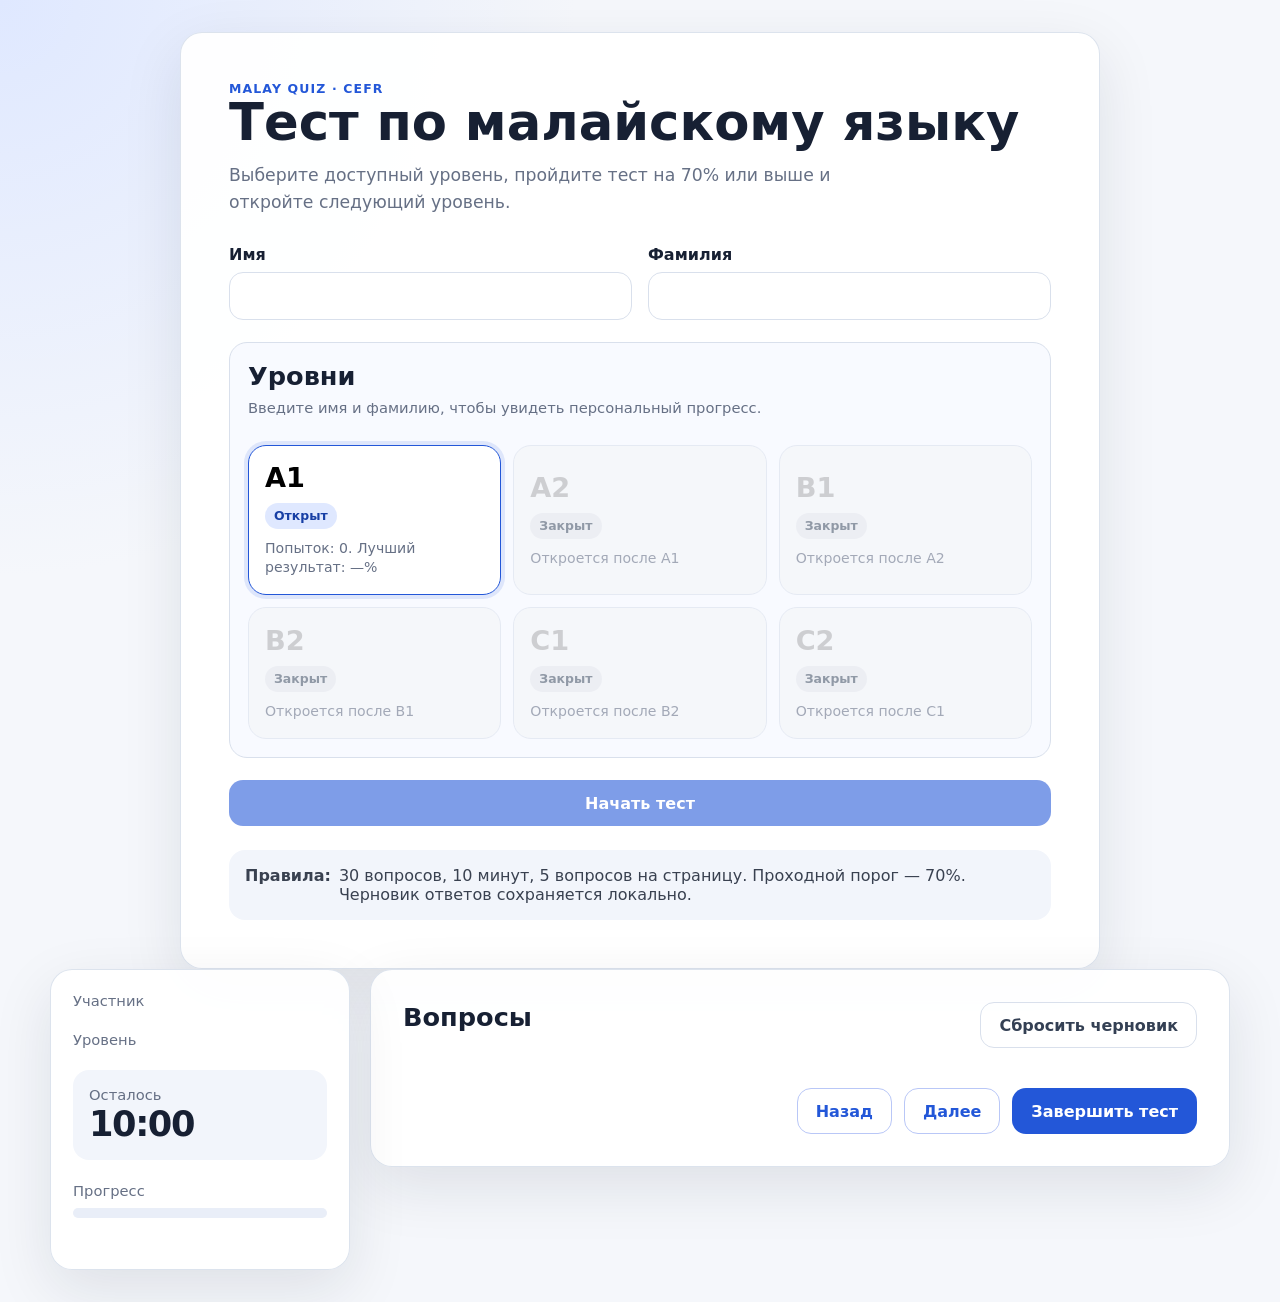
==== commit 15a3b4f4: "fix: prevent start form break on Enter" ====
--- a/index.html
+++ b/index.html
@@ -3,18 +3,18 @@
 <head>
   <meta charset="utf-8" />
   <meta name="viewport" content="width=device-width, initial-scale=1" />
-  <title>Malay A1-A2 Quiz</title>
-  <meta name="description" content="Malay A1-A2 Quiz — тест по малайскому языку A1-A2" />
+  <title>Malay Quiz CEFR</title>
+  <meta name="description" content="Malay Quiz — уровневые тесты A1, A2, B1, B2, C1, C2" />
   <link rel="stylesheet" href="style.css" />
 </head>
 <body>
   <main class="app-shell">
     <section id="startScreen" class="card start-card" aria-labelledby="startTitle">
-      <div class="eyebrow">Malay A1-A2 Quiz</div>
+      <div class="eyebrow">Malay Quiz · CEFR</div>
       <h1 id="startTitle">Тест по малайскому языку</h1>
-      <p class="lead">30 вопросов, 10 минут, результат автоматически сохраняется.</p>
+      <p class="lead">Выберите доступный уровень, пройдите тест на 70% или выше и откройте следующий уровень.</p>
 
-      <form id="studentForm" class="student-form" novalidate>
+      <form id="studentForm" class="student-form" novalidate onsubmit="return false;">
         <div class="form-grid">
           <label>
             <span>Имя</span>
@@ -25,13 +25,25 @@
             <input id="lastNameInput" name="lastName" type="text" autocomplete="family-name" required minlength="2" />
           </label>
         </div>
+
+        <section class="level-section" aria-labelledby="levelTitle">
+          <div class="level-section-head">
+            <div>
+              <h2 id="levelTitle">Уровни</h2>
+              <p id="progressHint" class="muted">Введите имя и фамилию, чтобы увидеть персональный прогресс.</p>
+            </div>
+            <button id="resetProgressBtn" class="ghost-btn" type="button" hidden>Сбросить прогресс</button>
+          </div>
+          <div id="levelGrid" class="level-grid" role="radiogroup" aria-label="Выбор уровня"></div>
+        </section>
+
         <p id="startError" class="error-text" role="alert" hidden></p>
-        <button class="primary-btn" type="submit">Начать тест</button>
+        <button id="startBtn" class="primary-btn" type="button">Начать тест</button>
       </form>
 
       <div class="rules">
         <strong>Правила:</strong>
-        <span>не обновляйте страницу во время теста; текстовые ответы проверяются без учёта регистра и лишних пробелов.</span>
+        <span>30 вопросов, 10 минут, 5 вопросов на страницу. Проходной порог — 70%. Черновик ответов сохраняется локально.</span>
       </div>
     </section>
 
@@ -40,6 +52,11 @@
         <div>
           <div class="muted">Участник</div>
           <strong id="studentNameLabel"></strong>
+        </div>
+
+        <div>
+          <div class="muted">Уровень</div>
+          <strong id="selectedLevelLabel"></strong>
         </div>
 
         <div class="timer-box" aria-live="polite">
@@ -89,7 +106,7 @@
         <summary>Посмотреть ответы</summary>
         <div id="answerReview"></div>
       </details>
-      <button id="restartBtn" class="primary-btn" type="button">Пройти заново</button>
+      <button id="restartBtn" class="primary-btn" type="button">Вернуться к уровням</button>
     </div>
   </div>
 
--- a/style.css
+++ b/style.css
@@ -1,420 +1,126 @@
-:root {
+ :root {
+  color-scheme: light;
   --bg: #f5f7fb;
   --card: #ffffff;
   --text: #172033;
   --muted: #667085;
-  --border: #d9e0ea;
-  --primary: #175cff;
-  --primary-dark: #0f46c8;
-  --danger: #c62828;
-  --success: #137333;
-  --warning: #b45309;
-  --shadow: 0 18px 50px rgba(23, 32, 51, 0.10);
+  --line: #d9e0ec;
+  --primary: #2357d8;
+  --primary-dark: #173fa5;
+  --success: #067647;
+  --danger: #b42318;
+  --warning: #b54708;
+  --shadow: 0 20px 60px rgba(22, 32, 51, 0.10);
   --radius: 22px;
 }
 
 * { box-sizing: border-box; }
-
+html { min-height: 100%; }
 body {
+  min-height: 100%;
   margin: 0;
   font-family: Inter, ui-sans-serif, system-ui, -apple-system, BlinkMacSystemFont, "Segoe UI", sans-serif;
-  background: radial-gradient(circle at top left, #e8efff 0, transparent 34rem), var(--bg);
   color: var(--text);
+  background: radial-gradient(circle at top left, #dfe8ff 0, transparent 36rem), var(--bg);
 }
+button, input { font: inherit; }
+button { cursor: pointer; }
+button:disabled { cursor: not-allowed; opacity: 0.58; }
 
-button,
-input {
-  font: inherit;
+.app-shell { width: min(1180px, calc(100% - 32px)); margin: 32px auto; }
+.card { background: rgba(255,255,255,0.94); border: 1px solid rgba(217,224,236,0.9); border-radius: var(--radius); box-shadow: var(--shadow); }
+.start-card { max-width: 920px; margin: 0 auto; padding: clamp(24px, 5vw, 48px); }
+.eyebrow { color: var(--primary); font-size: 0.78rem; font-weight: 800; letter-spacing: 0.09em; text-transform: uppercase; }
+h1, h2, p { margin-top: 0; }
+h1 { margin-bottom: 12px; font-size: clamp(2rem, 4vw, 3.4rem); line-height: 1.05; }
+h2 { margin-bottom: 8px; font-size: clamp(1.25rem, 2vw, 1.7rem); }
+.lead { max-width: 680px; color: var(--muted); font-size: 1.08rem; line-height: 1.6; }
+.muted { color: var(--muted); font-size: 0.92rem; }
+
+.student-form { display: grid; gap: 22px; margin-top: 28px; }
+.form-grid { display: grid; grid-template-columns: repeat(2, minmax(0, 1fr)); gap: 16px; }
+label span { display: block; margin-bottom: 8px; font-weight: 700; }
+input[type="text"] { width: 100%; min-height: 48px; padding: 12px 14px; color: var(--text); background: #fff; border: 1px solid var(--line); border-radius: 14px; outline: none; }
+input[type="text"]:focus { border-color: var(--primary); box-shadow: 0 0 0 4px rgba(35, 87, 216, 0.13); }
+
+.level-section { padding: 18px; border: 1px solid var(--line); border-radius: 18px; background: #f8faff; }
+.level-section-head { display: flex; align-items: flex-start; justify-content: space-between; gap: 14px; margin-bottom: 14px; }
+.level-grid { display: grid; grid-template-columns: repeat(3, minmax(0, 1fr)); gap: 12px; }
+.level-card { position: relative; min-height: 132px; padding: 16px; text-align: left; border: 1px solid var(--line); border-radius: 18px; background: #fff; transition: transform 0.16s ease, border-color 0.16s ease, box-shadow 0.16s ease; }
+.level-card:not(:disabled):hover { transform: translateY(-2px); border-color: var(--primary); box-shadow: 0 12px 28px rgba(35, 87, 216, 0.12); }
+.level-card[aria-checked="true"] { border-color: var(--primary); box-shadow: 0 0 0 4px rgba(35, 87, 216, 0.12); }
+.level-card.locked { background: #f4f5f7; }
+.level-name { display: block; font-size: 1.7rem; font-weight: 900; }
+.level-status { display: inline-flex; align-items: center; min-height: 26px; margin: 10px 0; padding: 4px 9px; border-radius: 999px; font-size: 0.78rem; font-weight: 800; }
+.level-status.open { color: #173fa5; background: #dfe8ff; }
+.level-status.passed { color: var(--success); background: #dcfae6; }
+.level-status.locked { color: #475467; background: #e4e7ec; }
+.level-meta { display: block; color: var(--muted); font-size: 0.88rem; line-height: 1.4; }
+
+.rules { display: flex; gap: 8px; margin-top: 24px; padding: 16px; color: #394150; background: #f2f5fb; border-radius: 16px; }
+.error-text { margin: 0; color: var(--danger); font-weight: 700; }
+.primary-btn, .secondary-btn, .ghost-btn { min-height: 46px; padding: 11px 18px; border-radius: 14px; border: 1px solid transparent; font-weight: 800; }
+.primary-btn { color: #fff; background: var(--primary); }
+.primary-btn:hover:not(:disabled) { background: var(--primary-dark); }
+.secondary-btn { color: var(--primary); background: #fff; border-color: #b9c7f7; }
+.ghost-btn { color: #344054; background: transparent; border-color: var(--line); }
+
+.quiz-layout { display: grid; grid-template-columns: 300px minmax(0, 1fr); gap: 20px; align-items: start; }
+.side-panel { position: sticky; top: 20px; display: grid; gap: 22px; padding: 22px; }
+.timer-box { padding: 16px; background: #f2f5fb; border-radius: 16px; }
+.timer { font-size: 2.2rem; font-weight: 900; letter-spacing: -0.04em; }
+.timer.low { color: var(--danger); }
+.progress-track { height: 10px; margin: 9px 0 7px; overflow: hidden; background: #e9eef8; border-radius: 999px; }
+.progress-bar { width: 0%; height: 100%; background: var(--primary); transition: width 0.2s ease; }
+.progress-text { color: var(--muted); font-size: 0.9rem; }
+.question-nav { display: grid; grid-template-columns: repeat(5, 1fr); gap: 8px; }
+.nav-dot { width: 100%; aspect-ratio: 1; border: 1px solid var(--line); border-radius: 12px; color: #475467; background: #fff; font-weight: 800; }
+.nav-dot.active { color: #fff; background: var(--primary); border-color: var(--primary); }
+.nav-dot.answered:not(.active) { color: var(--success); background: #ecfdf3; border-color: #abefc6; }
+
+.quiz-card { padding: clamp(18px, 3vw, 32px); }
+.quiz-topline { display: flex; align-items: flex-start; justify-content: space-between; gap: 16px; margin-bottom: 18px; }
+.questions { display: grid; gap: 16px; }
+.question-card { padding: 18px; border: 1px solid var(--line); border-radius: 18px; background: #fff; }
+.question-head { display: flex; gap: 12px; justify-content: space-between; margin-bottom: 14px; }
+.question-title { font-weight: 850; line-height: 1.5; }
+.points-pill { flex: none; height: fit-content; padding: 4px 8px; border-radius: 999px; color: #344054; background: #eef2f7; font-size: 0.78rem; font-weight: 800; }
+.options { display: grid; gap: 10px; }
+.option-label { display: flex; gap: 10px; align-items: flex-start; padding: 12px; border: 1px solid var(--line); border-radius: 14px; background: #fcfcfd; cursor: pointer; }
+.option-label:has(input:checked) { border-color: var(--primary); background: #f3f6ff; }
+.text-answer { max-width: 520px; }
+.actions { display: flex; justify-content: flex-end; gap: 12px; margin-top: 22px; }
+
+.modal { position: fixed; inset: 0; z-index: 20; display: grid; place-items: center; padding: 20px; background: rgba(15, 23, 42, 0.58); }
+.modal[hidden] { display: none; }
+.modal-panel { position: relative; width: min(780px, 100%); max-height: min(92vh, 900px); overflow: auto; padding: clamp(22px, 4vw, 36px); }
+.modal-close { position: absolute; top: 14px; right: 14px; width: 38px; height: 38px; border: 1px solid var(--line); border-radius: 12px; background: #fff; font-size: 1.4rem; }
+.save-status { display: inline-flex; margin-bottom: 14px; padding: 7px 10px; border-radius: 999px; color: #344054; background: #eef2f7; font-size: 0.86rem; font-weight: 800; }
+.save-status.ok { color: var(--success); background: #dcfae6; }
+.save-status.fail { color: var(--warning); background: #fef0c7; }
+.result-summary { display: grid; grid-template-columns: repeat(4, minmax(0, 1fr)); gap: 12px; margin: 18px 0; }
+.metric { padding: 14px; border: 1px solid var(--line); border-radius: 16px; background: #f8faff; }
+.metric strong { display: block; font-size: 1.35rem; }
+.pass-banner { padding: 14px 16px; border-radius: 16px; font-weight: 850; }
+.pass-banner.pass { color: var(--success); background: #dcfae6; }
+.pass-banner.fail { color: var(--danger); background: #fee4e2; }
+.section-breakdown { display: grid; gap: 8px; margin-bottom: 18px; }
+.section-row { display: flex; justify-content: space-between; gap: 12px; padding: 10px 0; border-bottom: 1px solid var(--line); }
+.review-block { margin: 18px 0; }
+.review-block summary { cursor: pointer; font-weight: 850; }
+.review-item { margin-top: 12px; padding: 12px; border: 1px solid var(--line); border-radius: 14px; }
+.review-item.correct { border-color: #abefc6; background: #f6fef9; }
+.review-item.incorrect { border-color: #fecdca; background: #fffbfa; }
+
+@media (max-width: 900px) {
+  .quiz-layout { grid-template-columns: 1fr; }
+  .side-panel { position: static; }
+  .result-summary, .level-grid { grid-template-columns: repeat(2, minmax(0, 1fr)); }
 }
-
-button {
-  cursor: pointer;
+@media (max-width: 620px) {
+  .app-shell { width: min(100% - 20px, 1180px); margin: 10px auto; }
+  .form-grid, .result-summary, .level-grid { grid-template-columns: 1fr; }
+  .quiz-topline, .level-section-head, .rules { flex-direction: column; }
+  .actions { flex-wrap: wrap; }
+  .actions button { flex: 1 1 140px; }
 }
-
-button:disabled {
-  cursor: not-allowed;
-  opacity: 0.55;
-}
-
-.app-shell {
-  width: min(1120px, calc(100% - 32px));
-  margin: 0 auto;
-  padding: 32px 0;
-}
-
-.card {
-  background: rgba(255,255,255,0.94);
-  border: 1px solid var(--border);
-  border-radius: var(--radius);
-  box-shadow: var(--shadow);
-}
-
-.start-card {
-  max-width: 760px;
-  margin: 8vh auto 0;
-  padding: clamp(24px, 4vw, 48px);
-}
-
-.eyebrow {
-  color: var(--primary);
-  font-size: 13px;
-  font-weight: 800;
-  letter-spacing: 0.08em;
-  text-transform: uppercase;
-}
-
-h1,
-h2 {
-  margin: 10px 0 12px;
-  line-height: 1.1;
-}
-
-h1 { font-size: clamp(34px, 6vw, 60px); }
-h2 { font-size: clamp(24px, 4vw, 34px); }
-
-.lead {
-  color: var(--muted);
-  font-size: 18px;
-  margin: 0 0 28px;
-}
-
-.student-form {
-  display: grid;
-  gap: 18px;
-}
-
-.form-grid {
-  display: grid;
-  grid-template-columns: repeat(2, minmax(0, 1fr));
-  gap: 16px;
-}
-
-label span {
-  display: block;
-  margin-bottom: 8px;
-  color: var(--muted);
-  font-weight: 700;
-}
-
-input[type="text"] {
-  width: 100%;
-  border: 1px solid var(--border);
-  border-radius: 14px;
-  padding: 14px 16px;
-  background: #fff;
-  color: var(--text);
-  outline: none;
-}
-
-input[type="text"]:focus {
-  border-color: var(--primary);
-  box-shadow: 0 0 0 4px rgba(23, 92, 255, 0.12);
-}
-
-.error-text {
-  margin: 0;
-  color: var(--danger);
-  font-weight: 700;
-}
-
-.rules {
-  display: flex;
-  gap: 8px;
-  margin-top: 24px;
-  color: var(--muted);
-  line-height: 1.55;
-}
-
-.quiz-layout {
-  display: grid;
-  grid-template-columns: 300px 1fr;
-  gap: 20px;
-  align-items: start;
-}
-
-.side-panel {
-  position: sticky;
-  top: 20px;
-  padding: 22px;
-  display: grid;
-  gap: 22px;
-}
-
-.muted {
-  color: var(--muted);
-  font-size: 13px;
-  font-weight: 700;
-  margin-bottom: 6px;
-}
-
-.timer {
-  font-size: 34px;
-  font-weight: 900;
-  font-variant-numeric: tabular-nums;
-}
-
-.timer.is-low {
-  color: var(--danger);
-}
-
-.progress-track {
-  height: 10px;
-  background: #edf1f7;
-  border-radius: 999px;
-  overflow: hidden;
-}
-
-.progress-bar {
-  height: 100%;
-  width: 0%;
-  background: var(--primary);
-  border-radius: inherit;
-  transition: width 160ms ease;
-}
-
-.progress-text {
-  color: var(--muted);
-  font-size: 13px;
-  margin-top: 8px;
-}
-
-.question-nav {
-  display: grid;
-  grid-template-columns: repeat(5, 1fr);
-  gap: 8px;
-}
-
-.nav-dot {
-  border: 1px solid var(--border);
-  background: #fff;
-  border-radius: 12px;
-  min-height: 38px;
-  color: var(--muted);
-  font-weight: 800;
-}
-
-.nav-dot.is-current {
-  border-color: var(--primary);
-  color: var(--primary);
-  box-shadow: 0 0 0 3px rgba(23, 92, 255, 0.11);
-}
-
-.nav-dot.is-answered {
-  background: #e9f7ef;
-  border-color: #bbdfc8;
-  color: var(--success);
-}
-
-.quiz-card {
-  padding: clamp(20px, 3vw, 36px);
-}
-
-.quiz-topline,
-.actions {
-  display: flex;
-  justify-content: space-between;
-  gap: 12px;
-  align-items: center;
-}
-
-.questions {
-  display: grid;
-  gap: 18px;
-  margin: 24px 0;
-}
-
-.question-card {
-  border: 1px solid var(--border);
-  border-radius: 18px;
-  padding: 20px;
-  background: #fff;
-}
-
-.question-header {
-  display: flex;
-  gap: 12px;
-  justify-content: space-between;
-  align-items: start;
-  margin-bottom: 14px;
-}
-
-.question-title {
-  margin: 0;
-  font-weight: 850;
-  line-height: 1.45;
-}
-
-.points {
-  white-space: nowrap;
-  color: var(--muted);
-  font-size: 13px;
-  font-weight: 800;
-}
-
-.options {
-  display: grid;
-  gap: 10px;
-}
-
-.option {
-  display: flex;
-  gap: 10px;
-  align-items: flex-start;
-  border: 1px solid var(--border);
-  border-radius: 14px;
-  padding: 12px;
-}
-
-.option input {
-  margin-top: 4px;
-}
-
-.primary-btn,
-.secondary-btn,
-.ghost-btn {
-  border: 0;
-  border-radius: 14px;
-  padding: 13px 18px;
-  font-weight: 850;
-}
-
-.primary-btn {
-  background: var(--primary);
-  color: #fff;
-}
-
-.primary-btn:hover { background: var(--primary-dark); }
-
-.secondary-btn {
-  background: #edf2ff;
-  color: var(--primary);
-}
-
-.ghost-btn {
-  background: transparent;
-  color: var(--muted);
-  border: 1px solid var(--border);
-}
-
-.modal {
-  position: fixed;
-  inset: 0;
-  display: grid;
-  place-items: center;
-  padding: 18px;
-  background: rgba(12, 18, 32, 0.58);
-  z-index: 10;
-}
-
-.modal[hidden],
-[hidden] {
-  display: none !important;
-}
-
-.modal-panel {
-  position: relative;
-  width: min(820px, 100%);
-  max-height: min(860px, 92vh);
-  overflow: auto;
-  padding: clamp(22px, 4vw, 38px);
-}
-
-.modal-close {
-  position: absolute;
-  top: 16px;
-  right: 16px;
-  border: 0;
-  background: #f1f4f9;
-  border-radius: 999px;
-  width: 36px;
-  height: 36px;
-  font-size: 24px;
-  line-height: 1;
-}
-
-.save-status {
-  display: inline-flex;
-  border-radius: 999px;
-  padding: 7px 12px;
-  background: #edf2ff;
-  color: var(--primary);
-  font-weight: 800;
-  font-size: 13px;
-}
-
-.save-status.is-ok {
-  background: #e9f7ef;
-  color: var(--success);
-}
-
-.save-status.is-fail {
-  background: #fff4e5;
-  color: var(--warning);
-}
-
-.result-summary {
-  display: grid;
-  grid-template-columns: repeat(3, 1fr);
-  gap: 12px;
-  margin: 20px 0;
-}
-
-.result-tile,
-.section-tile {
-  border: 1px solid var(--border);
-  border-radius: 16px;
-  padding: 16px;
-  background: #fff;
-}
-
-.result-value {
-  font-size: 28px;
-  font-weight: 950;
-}
-
-.section-breakdown {
-  display: grid;
-  grid-template-columns: repeat(4, 1fr);
-  gap: 10px;
-}
-
-.review-block {
-  margin: 22px 0;
-}
-
-.review-item {
-  border-top: 1px solid var(--border);
-  padding: 14px 0;
-}
-
-.review-item.correct strong { color: var(--success); }
-.review-item.incorrect strong { color: var(--danger); }
-
-@media (max-width: 860px) {
-  .quiz-layout {
-    grid-template-columns: 1fr;
-  }
-
-  .side-panel {
-    position: static;
-  }
-
-  .form-grid,
-  .result-summary,
-  .section-breakdown {
-    grid-template-columns: 1fr;
-  }
-
-  .quiz-topline,
-  .actions {
-    align-items: stretch;
-    flex-direction: column;
-  }
-}
-
-@media (prefers-reduced-motion: reduce) {
-  * {
-    transition: none !important;
-    scroll-behavior: auto !important;
-  }
-}
